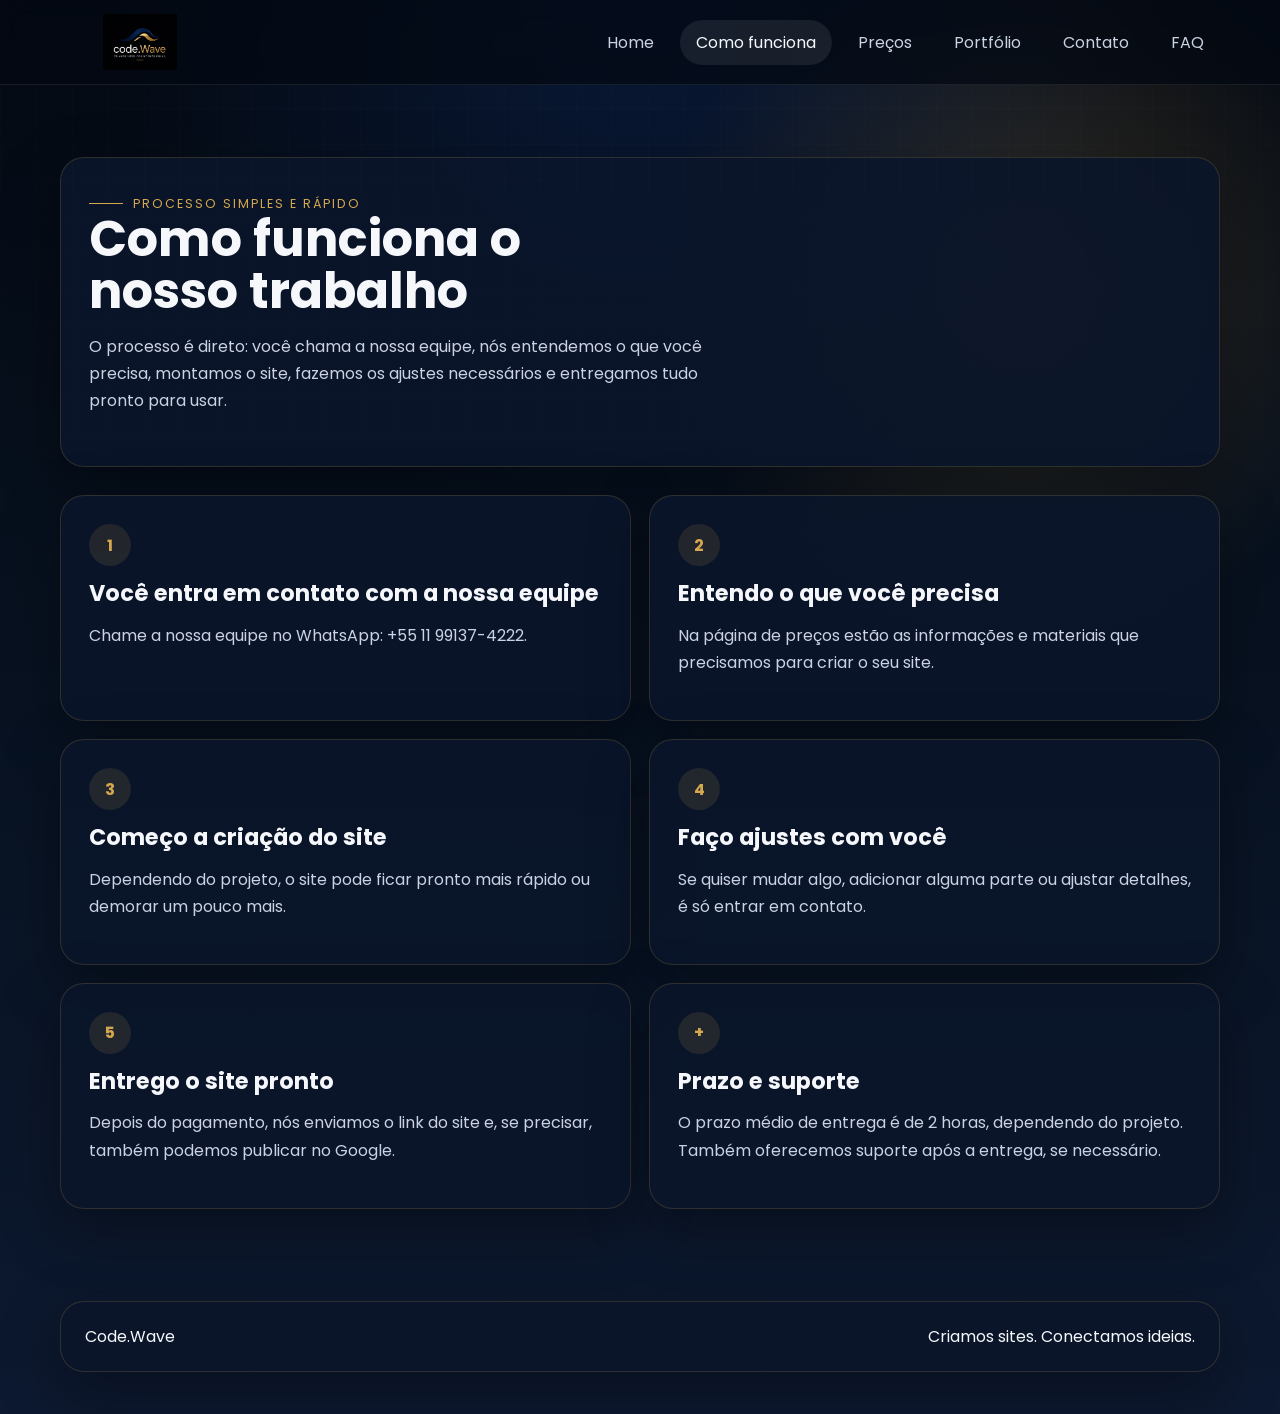
==== como-funciona.html @ a81bf6e7 "Inicial" ====
<!DOCTYPE html>
<html lang="pt-BR">
  <head>
    <meta charset="UTF-8" />
    <meta name="viewport" content="width=device-width, initial-scale=1.0" />
    <title>Code.Wave | Como funciona</title>
    <link rel="preconnect" href="https://fonts.googleapis.com" />
    <link rel="preconnect" href="https://fonts.gstatic.com" crossorigin />
    <link href="https://fonts.googleapis.com/css2?family=Poppins:wght@400;500;600;700;800&display=swap" rel="stylesheet" />
    <link rel="stylesheet" href="styles.css" />
  </head>
  <body>
    <header class="topbar">
      <div class="site-shell topbar-inner">
        <a class="brand" href="index.html" aria-label="Code.Wave">
          <img src="assets/logo-code.wave.jpeg" alt="Logo Code.Wave" />
        </a>
        <nav class="nav" aria-label="Menu principal">
          <a data-page href="index.html">Home</a>
          <a data-page href="como-funciona.html">Como funciona</a>
          <a data-page href="precos.html">Preços</a>
          <a data-page href="portfolio.html">Portfólio</a>
          <a data-page href="contato.html">Contato</a>
          <a data-page href="faq.html">FAQ</a>
        </nav>
      </div>
    </header>

    <main class="page-section">
      <div class="site-shell">
        <section class="panel page-copy section-heading">
          <span class="eyebrow">Processo simples e rápido</span>
          <h2>Como funciona o nosso trabalho</h2>
          <p>
            O processo é direto: você chama a nossa equipe, nós entendemos o que você precisa, montamos o site,
            fazemos os ajustes necessários e entregamos tudo pronto para usar.
          </p>
        </section>

        <section class="steps-grid">
          <article class="panel step-card">
            <span class="step-number">1</span>
            <h3>Você entra em contato com a nossa equipe</h3>
            <p>Chame a nossa equipe no WhatsApp: +55 11 99137-4222.</p>
          </article>
          <article class="panel step-card">
            <span class="step-number">2</span>
            <h3>Entendo o que você precisa</h3>
            <p>Na página de preços estão as informações e materiais que precisamos para criar o seu site.</p>
          </article>
          <article class="panel step-card">
            <span class="step-number">3</span>
            <h3>Começo a criação do site</h3>
            <p>Dependendo do projeto, o site pode ficar pronto mais rápido ou demorar um pouco mais.</p>
          </article>
          <article class="panel step-card">
            <span class="step-number">4</span>
            <h3>Faço ajustes com você</h3>
            <p>Se quiser mudar algo, adicionar alguma parte ou ajustar detalhes, é só entrar em contato.</p>
          </article>
          <article class="panel step-card">
            <span class="step-number">5</span>
            <h3>Entrego o site pronto</h3>
            <p>Depois do pagamento, nós enviamos o link do site e, se precisar, também podemos publicar no Google.</p>
          </article>
          <article class="panel step-card">
            <span class="step-number">+</span>
            <h3>Prazo e suporte</h3>
            <p>O prazo médio de entrega é de 2 horas, dependendo do projeto. Também oferecemos suporte após a entrega, se necessário.</p>
          </article>
        </section>
      </div>
    </main>

    <footer class="footer">
      <div class="site-shell panel footer-box">
        <span>Code.Wave</span>
        <span>Criamos sites. Conectamos ideias.</span>
      </div>
    </footer>

    <script src="script.js"></script>
  </body>
</html>
---- styles.css ----
:root {
  --bg: #07111f;
  --bg-soft: #0d1930;
  --panel: rgba(10, 22, 43, 0.9);
  --panel-border: rgba(213, 167, 79, 0.18);
  --text: #f5f7fb;
  --muted: #cad2e3;
  --brand: #d5a74f;
  --brand-strong: #f3c46b;
  --accent: #143e8f;
  --shadow: 0 20px 60px rgba(0, 0, 0, 0.35);
  --radius: 24px;
  --topbar: rgba(4, 9, 18, 0.72);
  --topbar-border: rgba(255, 255, 255, 0.08);
  --nav-hover: rgba(255, 255, 255, 0.08);
  --button-secondary: rgba(255, 255, 255, 0.07);
  --button-secondary-border: rgba(255, 255, 255, 0.1);
  --note-bg: rgba(255, 255, 255, 0.04);
  --note-border: rgba(255, 255, 255, 0.06);
  --input-bg: rgba(255, 255, 255, 0.04);
  --input-border: rgba(255, 255, 255, 0.1);
  --page-grid: rgba(255, 255, 255, 0.025);
  --page-mask: rgba(0, 0, 0, 0.55);
  --theme-button-bg: rgba(10, 22, 43, 0.88);
  --theme-button-text: #f5f7fb;
  --theme-button-border: rgba(213, 167, 79, 0.35);
}

body.theme-light {
  --bg: #f7fafc;
  --bg-soft: #dcecff;
  --panel: rgba(255, 255, 255, 0.92);
  --panel-border: rgba(20, 62, 143, 0.15);
  --text: #152235;
  --muted: #4e5e78;
  --brand: #c4912f;
  --brand-strong: #deae4f;
  --accent: #5d92df;
  --shadow: 0 22px 48px rgba(28, 58, 106, 0.12);
  --topbar: rgba(255, 255, 255, 0.82);
  --topbar-border: rgba(21, 34, 53, 0.08);
  --nav-hover: rgba(93, 146, 223, 0.14);
  --button-secondary: rgba(93, 146, 223, 0.09);
  --button-secondary-border: rgba(93, 146, 223, 0.18);
  --note-bg: rgba(93, 146, 223, 0.08);
  --note-border: rgba(93, 146, 223, 0.16);
  --input-bg: rgba(93, 146, 223, 0.06);
  --input-border: rgba(93, 146, 223, 0.18);
  --page-grid: rgba(21, 34, 53, 0.035);
  --page-mask: rgba(255, 255, 255, 0.2);
  --theme-button-bg: rgba(255, 255, 255, 0.92);
  --theme-button-text: #152235;
  --theme-button-border: rgba(20, 62, 143, 0.2);
}

* {
  box-sizing: border-box;
}

html {
  scroll-behavior: smooth;
}

body {
  margin: 0;
  min-height: 100vh;
  font-family: "Poppins", "Segoe UI", sans-serif;
  color: var(--text);
  background:
    radial-gradient(circle at top, rgba(20, 62, 143, 0.28), transparent 34%),
    radial-gradient(circle at 80% 20%, rgba(213, 167, 79, 0.22), transparent 24%),
    linear-gradient(180deg, #040912 0%, var(--bg) 42%, var(--bg-soft) 100%);
}

body.theme-light {
  background:
    radial-gradient(circle at top, rgba(93, 146, 223, 0.22), transparent 34%),
    radial-gradient(circle at 80% 20%, rgba(213, 167, 79, 0.16), transparent 24%),
    linear-gradient(180deg, #ffffff 0%, var(--bg) 42%, var(--bg-soft) 100%);
}

body::before {
  content: "";
  position: fixed;
  inset: 0;
  pointer-events: none;
  background-image: linear-gradient(var(--page-grid) 1px, transparent 1px),
    linear-gradient(90deg, var(--page-grid) 1px, transparent 1px);
  background-size: 36px 36px;
  mask-image: linear-gradient(180deg, var(--page-mask), transparent 90%);
}

a {
  color: inherit;
  text-decoration: none;
}

img {
  max-width: 100%;
  display: block;
}

.site-shell {
  width: min(1160px, calc(100% - 32px));
  margin: 0 auto;
}

.topbar {
  position: sticky;
  top: 0;
  z-index: 10;
  backdrop-filter: blur(14px);
  background: var(--topbar);
  border-bottom: 1px solid var(--topbar-border);
}

.topbar-inner {
  display: flex;
  align-items: center;
  justify-content: space-between;
  gap: 20px;
  padding: 14px 0;
}

.brand {
  display: inline-flex;
  align-items: center;
  gap: 14px;
}

.brand img {
  width: 160px;
  height: 56px;
  object-fit: contain;
  border-radius: 12px;
}

.nav {
  display: flex;
  flex-wrap: wrap;
  justify-content: flex-end;
  gap: 10px;
}

.nav a {
  padding: 10px 16px;
  border-radius: 999px;
  color: var(--muted);
  transition: 180ms ease;
}

.nav a:hover,
.nav a.is-active {
  color: var(--text);
  background: var(--nav-hover);
}

.hero,
.page-section {
  padding: 72px 0 92px;
}

.hero-grid,
.two-column {
  display: grid;
  grid-template-columns: 1.2fr 0.8fr;
  gap: 28px;
  align-items: stretch;
}

.panel {
  background: var(--panel);
  border: 1px solid var(--panel-border);
  border-radius: var(--radius);
  box-shadow: var(--shadow);
}

.hero-copy,
.page-copy,
.side-card,
.faq-search,
.price-card,
.portfolio-card,
.contact-card,
.step-card {
  padding: 28px;
}

.eyebrow {
  display: inline-flex;
  align-items: center;
  gap: 10px;
  color: var(--brand);
  text-transform: uppercase;
  letter-spacing: 0.16em;
  font-size: 0.78rem;
}

.eyebrow::before {
  content: "";
  width: 34px;
  height: 1px;
  background: currentColor;
}

h1,
h2,
h3 {
  margin: 0 0 16px;
  line-height: 1.05;
}

h1 {
  font-size: clamp(2.8rem, 5vw, 4.7rem);
  max-width: 12ch;
}

h2 {
  font-size: clamp(2rem, 4vw, 3.1rem);
  max-width: 14ch;
}

h3 {
  font-size: 1.4rem;
}

p,
li {
  color: var(--muted);
  line-height: 1.7;
  font-size: 1rem;
}

.hero-copy p,
.page-copy p {
  max-width: 62ch;
  margin: 0 0 24px;
}

.cta-row {
  display: flex;
  flex-wrap: wrap;
  gap: 14px;
  margin-top: 28px;
}

.button {
  display: inline-flex;
  align-items: center;
  justify-content: center;
  min-height: 52px;
  padding: 0 22px;
  border-radius: 999px;
  font-weight: 600;
  transition: transform 180ms ease, box-shadow 180ms ease, background 180ms ease;
}

.button.primary {
  background: linear-gradient(135deg, var(--brand) 0%, var(--brand-strong) 100%);
  color: #1b1205;
  box-shadow: 0 14px 30px rgba(213, 167, 79, 0.28);
}

.button.secondary {
  background: var(--button-secondary);
  border: 1px solid var(--button-secondary-border);
}

.button:hover {
  transform: translateY(-2px);
}

.stats {
  display: grid;
  gap: 16px;
}

.stat-card {
  padding: 22px;
}

.stat-card strong {
  display: block;
  font-size: 2rem;
  color: var(--brand);
  margin-bottom: 6px;
}

.section-heading {
  margin-bottom: 28px;
}

.steps-grid,
.prices-grid,
.portfolio-grid,
.contact-grid,
.faq-list {
  display: grid;
  gap: 18px;
}

.steps-grid {
  grid-template-columns: repeat(2, minmax(0, 1fr));
}

.prices-grid {
  grid-template-columns: repeat(3, minmax(0, 1fr));
}

.portfolio-grid,
.contact-grid {
  grid-template-columns: repeat(3, minmax(0, 1fr));
}

.step-number {
  display: inline-flex;
  width: 42px;
  height: 42px;
  align-items: center;
  justify-content: center;
  border-radius: 50%;
  background: rgba(213, 167, 79, 0.12);
  color: var(--brand);
  font-weight: 700;
  margin-bottom: 16px;
}

.price-card.featured {
  transform: translateY(-8px);
  border-color: rgba(213, 167, 79, 0.38);
}

.price-tag {
  display: block;
  font-size: 2rem;
  color: var(--brand);
  margin-bottom: 18px;
}

.price-card ul {
  margin: 0;
  padding-left: 20px;
}

.portfolio-card a,
.contact-card a {
  color: var(--brand-strong);
  font-weight: 600;
}

.note {
  margin-top: 24px;
  padding: 18px 20px;
  border-radius: 18px;
  background: var(--note-bg);
  border: 1px solid var(--note-border);
}

.faq-search input {
  width: 100%;
  min-height: 56px;
  padding: 0 18px;
  border-radius: 16px;
  border: 1px solid var(--input-border);
  background: var(--input-bg);
  color: var(--text);
  font: inherit;
}

.theme-toggle {
  position: fixed;
  right: 20px;
  bottom: 20px;
  z-index: 12;
  min-height: 44px;
  padding: 0 16px;
  border: 1px solid var(--theme-button-border);
  border-radius: 999px;
  background: var(--theme-button-bg);
  color: var(--theme-button-text);
  box-shadow: var(--shadow);
  font: inherit;
  font-weight: 600;
  cursor: pointer;
  transition: transform 180ms ease, background 180ms ease;
}

.theme-toggle:hover {
  transform: translateY(-2px);
}

.faq-item {
  padding: 24px 28px;
}

.faq-item h3 {
  margin-bottom: 8px;
}

.footer {
  padding: 0 0 42px;
}

.footer-box {
  display: flex;
  justify-content: space-between;
  gap: 18px;
  padding: 22px 24px;
}

@media (max-width: 960px) {
  .hero-grid,
  .two-column,
  .prices-grid,
  .portfolio-grid,
  .contact-grid,
  .steps-grid {
    grid-template-columns: 1fr;
  }

  .price-card.featured {
    transform: none;
  }

  .topbar-inner,
  .footer-box {
    flex-direction: column;
    align-items: flex-start;
  }
}

@media (max-width: 640px) {
  .hero,
  .page-section {
    padding: 52px 0 72px;
  }

  .site-shell {
    width: min(100% - 20px, 1160px);
  }

  .hero-copy,
  .page-copy,
  .side-card,
  .faq-search,
  .price-card,
  .portfolio-card,
  .contact-card,
  .step-card,
  .faq-item {
    padding: 22px;
  }

  h1 {
    font-size: 2.6rem;
  }
}
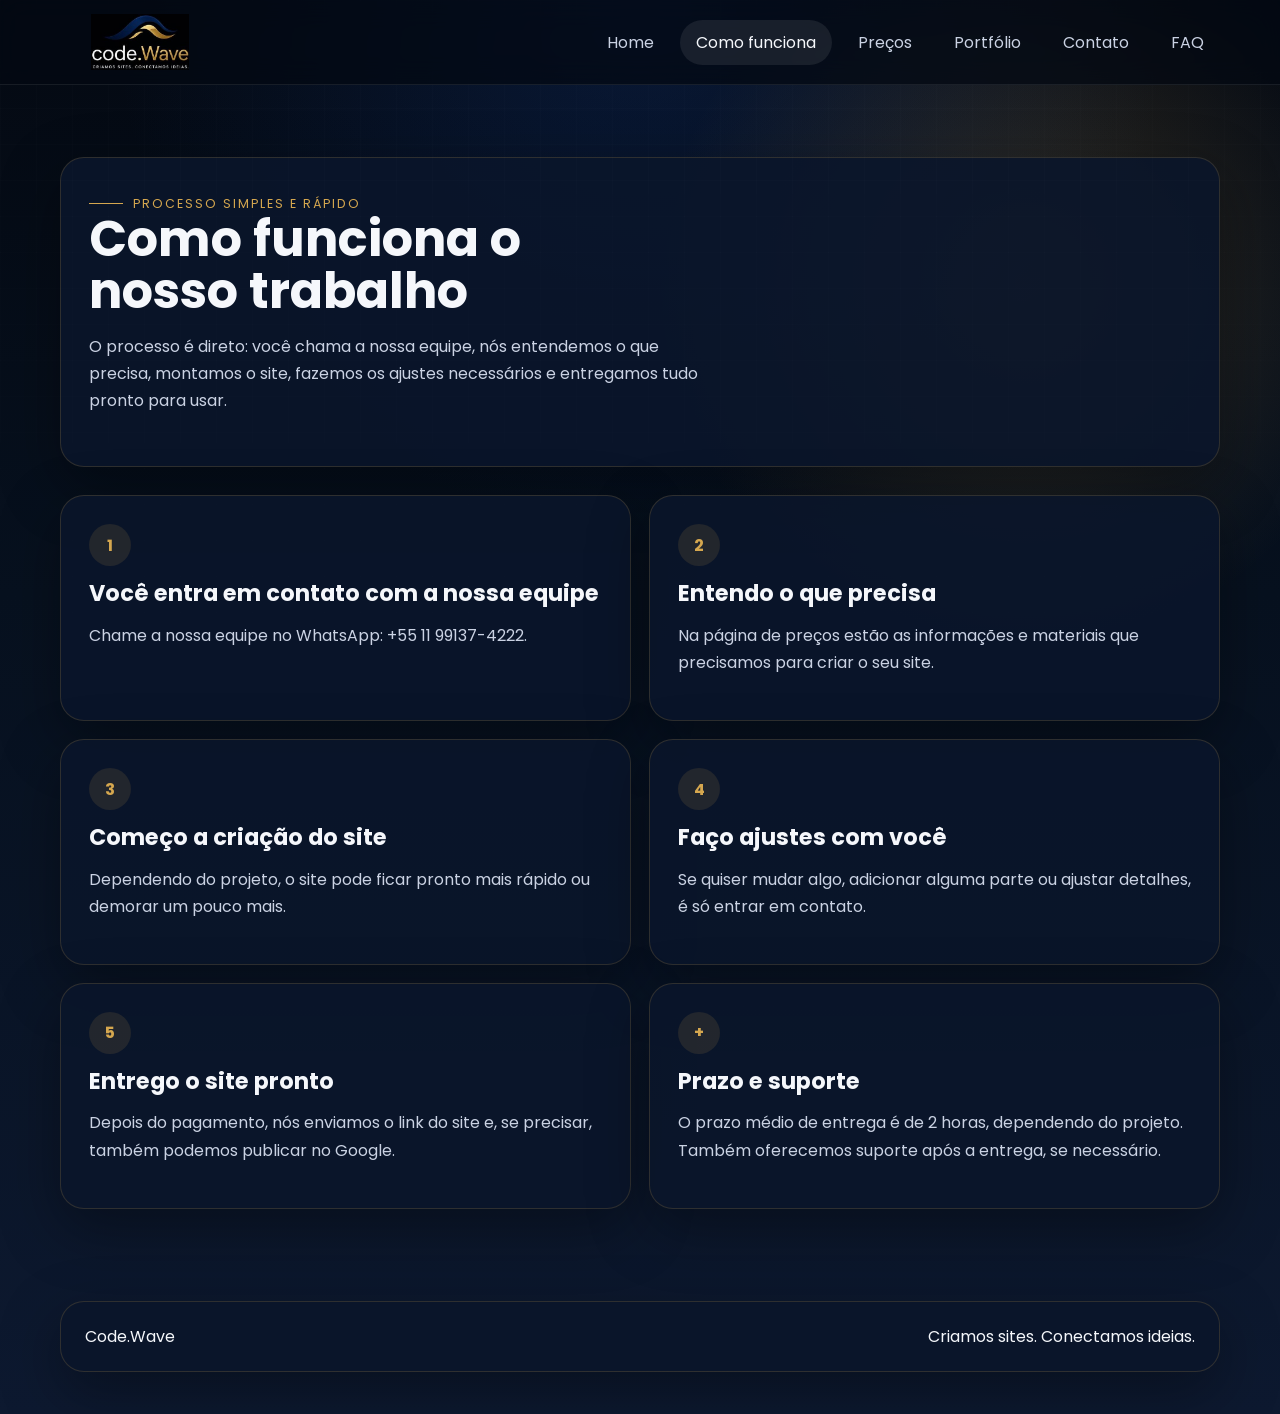
==== commit fda7b4ba: "correção de palavras" ====
--- a/como-funciona.html
+++ b/como-funciona.html
@@ -15,7 +15,12 @@
         <a class="brand" href="index.html" aria-label="Code.Wave">
           <img src="assets/logo-code.wave.jpeg" alt="Logo Code.Wave" />
         </a>
-        <nav class="nav" aria-label="Menu principal">
+        <button class="nav-toggle" type="button" data-nav-toggle aria-expanded="false" aria-controls="site-nav" aria-label="Abrir menu">
+          <span></span>
+          <span></span>
+          <span></span>
+        </button>
+        <nav class="nav" id="site-nav" data-nav-menu aria-label="Menu principal">
           <a data-page href="index.html">Home</a>
           <a data-page href="como-funciona.html">Como funciona</a>
           <a data-page href="precos.html">Preços</a>
@@ -32,7 +37,7 @@
           <span class="eyebrow">Processo simples e rápido</span>
           <h2>Como funciona o nosso trabalho</h2>
           <p>
-            O processo é direto: você chama a nossa equipe, nós entendemos o que você precisa, montamos o site,
+            O processo é direto: você chama a nossa equipe, nós entendemos o que precisa, montamos o site,
             fazemos os ajustes necessários e entregamos tudo pronto para usar.
           </p>
         </section>
@@ -45,7 +50,7 @@
           </article>
           <article class="panel step-card">
             <span class="step-number">2</span>
-            <h3>Entendo o que você precisa</h3>
+            <h3>Entendo o que precisa</h3>
             <p>Na página de preços estão as informações e materiais que precisamos para criar o seu site.</p>
           </article>
           <article class="panel step-card">
--- a/styles.css
+++ b/styles.css
@@ -140,6 +140,53 @@
   flex-wrap: wrap;
   justify-content: flex-end;
   gap: 10px;
+  transition: opacity 180ms ease, transform 180ms ease, visibility 180ms ease;
+}
+
+.nav-toggle {
+  display: none;
+  width: 48px;
+  height: 48px;
+  align-items: center;
+  justify-content: center;
+  flex-direction: column;
+  gap: 5px;
+  border: 1px solid var(--button-secondary-border);
+  border-radius: 14px;
+  background: var(--button-secondary);
+  cursor: pointer;
+  padding: 0;
+  transition: border-color 180ms ease, background 180ms ease, transform 180ms ease;
+}
+
+.nav-toggle:hover {
+  border-color: var(--panel-border);
+}
+
+.nav-toggle:focus-visible,
+.nav a:focus-visible {
+  outline: 2px solid var(--brand);
+  outline-offset: 3px;
+}
+
+.nav-toggle span {
+  width: 20px;
+  height: 2px;
+  border-radius: 999px;
+  background: var(--text);
+  transition: transform 180ms ease, opacity 180ms ease;
+}
+
+body.nav-open .nav-toggle span:nth-child(1) {
+  transform: translateY(7px) rotate(45deg);
+}
+
+body.nav-open .nav-toggle span:nth-child(2) {
+  opacity: 0;
+}
+
+body.nav-open .nav-toggle span:nth-child(3) {
+  transform: translateY(-7px) rotate(-45deg);
 }
 
 .nav a {
@@ -427,12 +474,78 @@
     flex-direction: column;
     align-items: flex-start;
   }
+
+  .topbar-inner {
+    position: relative;
+    align-items: center;
+    min-height: 84px;
+  }
+
+  .nav-toggle {
+    display: inline-flex;
+    position: absolute;
+    top: 50%;
+    right: 0;
+    transform: translateY(-50%);
+    z-index: 12;
+  }
+
+  .nav {
+    position: absolute;
+    top: calc(100% + 10px);
+    right: 0;
+    left: 0;
+    display: flex;
+    width: 100%;
+    flex-direction: column;
+    align-items: stretch;
+    gap: 10px;
+    padding: 16px;
+    border: 1px solid var(--panel-border);
+    border-radius: 22px;
+    background: var(--panel);
+    box-shadow: var(--shadow);
+    opacity: 0;
+    visibility: hidden;
+    pointer-events: none;
+    transform: translateY(-10px);
+    backdrop-filter: blur(18px);
+  }
+
+  body.nav-open .nav {
+    opacity: 1;
+    visibility: visible;
+    pointer-events: auto;
+    transform: translateY(0);
+  }
+
+  .nav a {
+    width: 100%;
+    display: flex;
+    align-items: center;
+    min-height: 52px;
+    padding: 14px 16px;
+    border: 1px solid transparent;
+    border-radius: 18px;
+    background: rgba(255, 255, 255, 0.03);
+    font-weight: 500;
+  }
+
+  .nav a:hover,
+  .nav a.is-active {
+    border-color: var(--panel-border);
+  }
+
+  .brand img {
+    width: 132px;
+    height: 48px;
+  }
 }
 
 @media (max-width: 640px) {
   .hero,
   .page-section {
-    padding: 52px 0 72px;
+    padding: 38px 0 58px;
   }
 
   .site-shell {
@@ -448,10 +561,66 @@
   .contact-card,
   .step-card,
   .faq-item {
-    padding: 22px;
+    padding: 18px;
   }
 
   h1 {
-    font-size: 2.6rem;
-  }
-}
+    font-size: 2rem;
+    max-width: 100%;
+  }
+
+  h2 {
+    font-size: 1.7rem;
+    max-width: 100%;
+  }
+
+  h3 {
+    font-size: 1.2rem;
+  }
+
+  p,
+  li {
+    font-size: 0.95rem;
+    line-height: 1.6;
+  }
+
+  .eyebrow {
+    font-size: 0.68rem;
+    letter-spacing: 0.12em;
+  }
+
+  .button {
+    min-height: 46px;
+    padding: 0 16px;
+    font-size: 0.95rem;
+  }
+
+  .cta-row {
+    gap: 10px;
+    margin-top: 22px;
+  }
+
+  .hero-copy p,
+  .page-copy p {
+    margin-bottom: 18px;
+  }
+
+  .stat-card strong,
+  .price-tag {
+    font-size: 1.65rem;
+  }
+
+  .step-number {
+    width: 36px;
+    height: 36px;
+    margin-bottom: 12px;
+  }
+
+  .theme-toggle {
+    right: 12px;
+    bottom: 12px;
+    min-height: 40px;
+    padding: 0 14px;
+    font-size: 0.9rem;
+  }
+}
